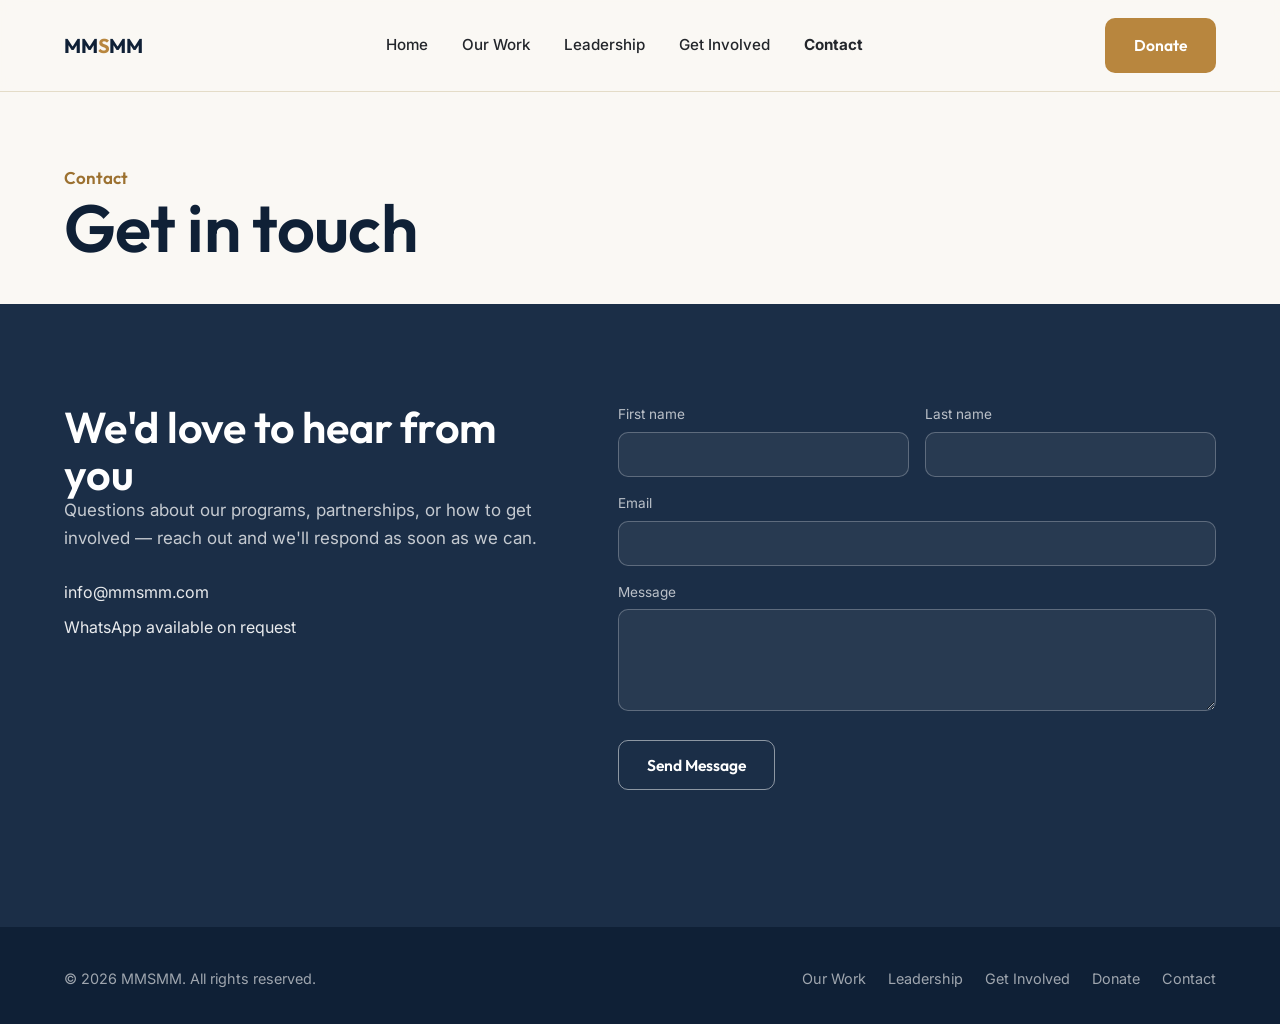
==== contact.html @ 06b8f3ea "Initial site build" ====
<!DOCTYPE html>
<html lang="en">
<head>
<meta charset="UTF-8">
<meta name="viewport" content="width=device-width, initial-scale=1">
<title>Contact — MMSMM</title>
<meta name="description" content="Get in touch with MMSMM about our programs, partnerships, or how to get involved.">
<link rel="preconnect" href="https://fonts.googleapis.com">
<link rel="preconnect" href="https://fonts.gstatic.com" crossorigin>
<link href="https://fonts.googleapis.com/css2?family=Outfit:wght@500;600;700&family=Inter:wght@400;500;600&display=swap" rel="stylesheet">
<link rel="stylesheet" href="styles.css">
</head>
<body>

<header class="site-header">
  <div class="header-inner">
    <a href="index.html" class="logo">MM<span>S</span>MM</a>
    <nav class="main-nav">
      <a class="nav-link" href="index.html">Home</a>
      <a class="nav-link" href="our-work.html">Our Work</a>
      <a class="nav-link" href="leadership.html">Leadership</a>
      <a class="nav-link" href="get-involved.html">Get Involved</a>
      <a class="nav-link" href="contact.html"><strong>Contact</strong></a>
    </nav>
    <div class="nav-cta">
      <a href="donate.html" class="btn btn-primary">Donate</a>
      <button class="menu-toggle" aria-label="Toggle navigation menu" aria-expanded="false">
        <svg width="24" height="24" viewBox="0 0 24 24" fill="none" stroke="currentColor" stroke-width="2" stroke-linecap="round"><line x1="3" y1="6" x2="21" y2="6"/><line x1="3" y1="12" x2="21" y2="12"/><line x1="3" y1="18" x2="21" y2="18"/></svg>
      </button>
    </div>
  </div>
</header>

<section class="page-hero wrap" style="padding: 72px 0 0; margin-bottom: 40px;">
  <span class="kicker" style="font-family: var(--font-display); font-weight:600; color: var(--gold-600);">Contact</span>
  <h1>Get in touch</h1>
</section>

<section class="contact-band" id="contact" style="margin-top: 40px;">
  <div class="contact-inner">
    <div>
      <h2>We'd love to hear from you</h2>
      <p>Questions about our programs, partnerships, or how to get involved — reach out and we'll respond as soon as we can.</p>
      <div class="contact-detail">
        <div>info@mmsmm.com</div>
        <div>WhatsApp available on request</div>
      </div>
    </div>
    <form class="contact-form" data-ajax-form action="https://formspree.io/f/mjyvenea" method="POST">
      <div class="form-row">
        <div>
          <label for="fname">First name</label>
          <input id="fname" name="First Name" type="text" required>
        </div>
        <div>
          <label for="lname">Last name</label>
          <input id="lname" name="Last Name" type="text" required>
        </div>
      </div>
      <div>
        <label for="email">Email</label>
        <input id="email" name="Email" type="email" required>
      </div>
      <div>
        <label for="message">Message</label>
        <textarea id="message" name="Message" rows="4" required></textarea>
      </div>
      <button type="submit" class="btn btn-on-dark">Send Message</button>
      <p class="form-status" role="status" aria-live="polite"></p>
    </form>
  </div>
</section>

<footer class="site-footer">
  <div class="footer-inner">
    <div>© 2026 MMSMM. All rights reserved.</div>
    <div class="footer-links">
      <a href="our-work.html">Our Work</a>
      <a href="leadership.html">Leadership</a>
      <a href="get-involved.html">Get Involved</a>
      <a href="donate.html">Donate</a>
      <a href="contact.html">Contact</a>
    </div>
  </div>
</footer>

<script src="script.js" defer></script>
</body>
</html>
---- styles.css ----
/* ========================================================
   MMSMM — Design Tokens
   ======================================================== */
:root {
  --navy-900: #0F2036;
  --navy-800: #1B2E47;
  --navy-700: #2A4666;
  --ink: #23262B;
  --ink-soft: #565B63;
  --paper: #FAF8F4;
  --paper-dim: #F1EDE4;
  --sand-200: #E4DCC8;
  --gold-500: #B8863E;
  --gold-600: #9C7130;
  --gold-100: #EFE3CB;
  --white: #FFFFFF;

  --font-display: 'Outfit', sans-serif;
  --font-body: 'Inter', sans-serif;

  --max-w: 1180px;
  --edge: clamp(24px, 5vw, 72px);

  --radius-sm: 10px;
  --radius-md: 10px;
  --radius-lg: 10px;
}

* { box-sizing: border-box; }
html { scroll-behavior: smooth; }

body {
  margin: 0;
  background: var(--paper);
  color: var(--ink);
  font-family: var(--font-body);
  font-size: 17px;
  line-height: 1.6;
  -webkit-font-smoothing: antialiased;
  overflow-x: hidden;
}

img { max-width: 100%; display: block; }

a { color: inherit; text-decoration: none; }

.wrap {
  width: min(var(--max-w), calc(100% - 2 * var(--edge)));
  margin: 0 auto;
}

h1, h2, h3, h4 {
  font-family: var(--font-display);
  color: var(--navy-900);
  margin: 0;
  line-height: 1.08;
  font-weight: 600;
}

h1 { font-size: clamp(2.6rem, 5.2vw, 4.4rem); letter-spacing: -0.01em; }
.page-hero h1 { margin-bottom: 20px; }
h2 { font-size: clamp(1.9rem, 3.4vw, 2.7rem); letter-spacing: -0.005em; }
h3 { font-size: 1.35rem; }

p { margin: 0 0 1rem; max-width: 62ch; color: var(--ink-soft); }

.btn {
  display: inline-flex;
  align-items: center;
  gap: 8px;
  padding: 14px 28px;
  border-radius: var(--radius-sm);
  font-family: var(--font-display);
  font-weight: 600;
  font-size: 0.98rem;
  border: 1px solid transparent;
  cursor: pointer;
  transition: background 0.2s ease, color 0.2s ease, border-color 0.2s ease;
}
.btn-primary { background: var(--gold-500); color: var(--white); }
.btn-primary:hover { background: var(--gold-600); }
.btn-ghost { background: transparent; color: var(--navy-900); border-color: var(--navy-900); }
.btn-ghost:hover { background: var(--navy-900); color: var(--white); }
.btn-on-dark { background: transparent; color: var(--white); border-color: rgba(255,255,255,0.5); }
.btn-on-dark:hover { background: var(--white); color: var(--navy-900); border-color: var(--white); }

/* ---------------- Header ---------------- */
header.site-header {
  position: sticky;
  top: 0;
  z-index: 50;
  background: rgba(250, 248, 244, 0.92);
  backdrop-filter: blur(8px);
  border-bottom: 1px solid var(--sand-200);
}
.header-inner {
  display: flex;
  align-items: center;
  justify-content: space-between;
  padding: 18px 0;
  width: min(var(--max-w), calc(100% - 2 * var(--edge)));
  margin: 0 auto;
}
.logo {
  font-family: var(--font-display);
  font-weight: 700;
  font-size: 1.25rem;
  color: var(--navy-900);
  letter-spacing: -0.01em;
}
.logo span { color: var(--gold-500); }
nav.main-nav { display: flex; align-items: center; gap: 34px; }
nav.main-nav a.nav-link {
  font-size: 0.95rem;
  font-weight: 500;
  color: var(--ink);
  position: relative;
}
nav.main-nav a.nav-link:hover { color: var(--navy-900); }
.nav-cta { display: flex; align-items: center; gap: 20px; }
.menu-toggle {
  display: none;
  background: none;
  border: none;
  cursor: pointer;
  padding: 6px;
  color: var(--navy-900);
  align-items: center;
  justify-content: center;
}
.menu-toggle svg { display: block; }

/* ---------------- Hero ---------------- */
.hero {
  display: grid;
  grid-template-columns: 1.05fr 0.95fr;
  align-items: stretch;
  min-height: 60vh;
}
.hero-copy {
  display: flex;
  flex-direction: column;
  justify-content: center;
  padding: 0 var(--edge) 0 calc(var(--edge) + 40px);
  gap: 26px;
  background: var(--paper-dim);
}
.hero-copy .kicker {
  font-family: var(--font-display);
  font-size: 1rem;
  font-weight: 600;
  color: var(--gold-600);
}
.hero-copy p.lede {
  font-size: 1.18rem;
  color: var(--ink-soft);
  max-width: 46ch;
}
.hero-actions { display: flex; gap: 16px; flex-wrap: wrap; margin-top: 6px; }
.hero-media-wrap {
  display: flex;
  justify-content: flex-end;
  align-items: stretch;
}
.hero-media {
  position: relative;
  overflow: hidden;
  background: var(--navy-900);
  height: 100%;
  width: auto;
  aspect-ratio: 1/1;
}
.hero-media img {
  width: 100%;
  height: 100%;
  object-fit: cover;
  filter: grayscale(1) sepia(0.18) saturate(1.3) hue-rotate(178deg) contrast(1.05) brightness(0.85);
  opacity: 0;
  animation: reveal-photo 1.4s ease-out 0.3s forwards;
}
.hero-media::after {
  content: '';
  position: absolute; inset: 0;
  background: linear-gradient(160deg, rgba(15,32,54,0.55), rgba(15,32,54,0.05) 55%);
}
@keyframes reveal-photo {
  0% { opacity: 0; transform: scale(1.04); }
  100% { opacity: 1; transform: scale(1); }
}
@media (prefers-reduced-motion: reduce) {
  .hero-media img { animation: none; opacity: 1; }
}

/* ---------------- Pillars ---------------- */
.pillars {
  padding: 110px var(--edge) 90px;
}
.pillars-inner {
  max-width: var(--max-w);
  margin: 0 auto;
}
.section-head { margin: 0 auto 56px; text-align: center; max-width: none; }
.section-head h2 { max-width: 30ch; margin: 0 auto; }
.pillar-grid {
  display: grid;
  grid-template-columns: repeat(3, 1fr);
  gap: 28px;
}
.pillar {
  background: var(--white);
  border: 1px solid var(--sand-200);
  border-radius: var(--radius-md);
  overflow: hidden;
  display: flex;
  flex-direction: column;
}
.pillar img {
  width: 100%;
  aspect-ratio: 1/1;
  object-fit: cover;
  filter: grayscale(0.35) sepia(0.08) saturate(1.1);
}

.ambassador-media {
  aspect-ratio: 1/1;
  display: flex;
  align-items: center;
  justify-content: center;
  padding: 18px;
}
.ambassador-media img {
  width: 100%;
  height: 100%;
  object-fit: contain;
}
.pillar-body { padding: 30px 32px 34px; }
.pillar-body h3 { margin-bottom: 10px; }
.pillar-tag {
  font-family: var(--font-display);
  font-size: 0.82rem;
  font-weight: 600;
  color: var(--gold-600);
  margin-bottom: 6px;
  display: block;
}

/* ---------------- Stats ---------------- */
.stats-band {
  background: var(--navy-900);
  color: var(--white);
  padding: 88px var(--edge);
}
.stats-inner {
  max-width: var(--max-w);
  margin: 0 auto;
  display: grid;
  grid-template-columns: repeat(4, 1fr);
  gap: 40px;
}
.stats-band h2 { color: var(--white); max-width: 520px; margin: 0 auto 20px; text-align: center; }
.stats-inner > div { text-align: center; }
.stat-num {
  font-family: var(--font-display);
  font-size: clamp(2.6rem, 4.6vw, 3.6rem);
  font-weight: 700;
  color: var(--gold-500);
  line-height: 1;
  margin-bottom: 12px;
}
.stat-label { color: rgba(255,255,255,0.78); font-size: 0.98rem; max-width: 20ch; margin: 0 auto; }
.stat-key {
  display: block;
  font-family: var(--font-display);
  font-weight: 700;
  font-size: 1.15rem;
  color: #FFFFFF;
  margin-bottom: 2px;
}

/* ---------------- Journey feature ---------------- */
.journey-outer {
  padding: 110px var(--edge);
}
.journey {
  display: grid;
  grid-template-columns: 0.9fr 1.1fr;
  align-items: center;
  max-width: var(--max-w);
  margin: 0 auto;
  gap: 56px;
}
.journey img {
  width: 100%;
  aspect-ratio: 1/1;
  object-fit: cover;
  border-radius: var(--radius-lg);
}
.journey-copy .pillar-tag { margin-bottom: 14px; }

/* ---------------- Ambassador / Get Involved ---------------- */
.ambassador {
  background: var(--paper-dim);
  padding: 60px var(--edge);
}
.ambassador-inner {
  max-width: var(--max-w);
  margin: 0 auto;
  display: grid;
  grid-template-columns: 1fr 1fr;
  gap: 64px;
  align-items: center;
}
.ambassador ul { padding: 0; margin: 24px 0 30px; list-style: none; }
.ambassador li {
  padding: 14px 0;
  border-bottom: 1px solid var(--sand-200);
  color: var(--ink);
  font-size: 1.02rem;
}
.ambassador li:first-child { padding-top: 0; }

/* ---------------- Partners ---------------- */
.partners-outer {
  padding: 80px var(--edge) 100px;
}
.partners {
  max-width: var(--max-w);
  margin: 0 auto;
  text-align: left;
}
.partners h3 { color: var(--ink-soft); font-size: 0.95rem; font-weight: 500; margin-bottom: 34px; font-family: var(--font-body); }
.partner-row {
  display: flex;
  align-items: center;
  justify-content: space-between;
  gap: 20px;
  flex-wrap: wrap;
}
.partner-row img {
  max-height: 128px;
  width: auto;
}
@media (max-width: 980px) {
  .partner-row { justify-content: center; }
}

/* ---------------- Contact ---------------- */
.contact-band {
  background: var(--navy-800);
  color: var(--white);
  padding: 100px var(--edge);
}
.contact-inner {
  max-width: var(--max-w);
  margin: 0 auto;
  display: grid;
  grid-template-columns: 0.9fr 1.1fr;
  gap: 64px;
}
.contact-band h2 { color: var(--white); }
.contact-band p { color: rgba(255,255,255,0.75); }
.contact-detail { margin-top: 28px; font-size: 1rem; }
.contact-detail div { margin-bottom: 10px; color: rgba(255,255,255,0.9); }

form.contact-form { display: grid; gap: 16px; }
.form-row { display: grid; grid-template-columns: 1fr 1fr; gap: 16px; }
.contact-form label {
  font-size: 0.85rem;
  color: rgba(255,255,255,0.7);
  display: block;
  margin-bottom: 6px;
}
.contact-form input,
.contact-form textarea {
  width: 100%;
  background: rgba(255,255,255,0.06);
  border: 1px solid rgba(255,255,255,0.25);
  border-radius: var(--radius-sm);
  padding: 12px 14px;
  color: var(--white);
  font-family: var(--font-body);
  font-size: 0.98rem;
}
.contact-form input:focus,
.contact-form textarea:focus {
  outline: 2px solid var(--gold-500);
  outline-offset: 1px;
  border-color: transparent;
}
.contact-form button { margin-top: 4px; width: fit-content; }
.form-status {
  margin: 4px 0 0;
  font-size: 0.92rem;
  min-height: 1.2em;
}
.form-status.success { color: #8FD19E; }
.form-status.error { color: #E8A0A0; }
.contact-form button[disabled] { opacity: 0.6; cursor: not-allowed; }

/* ---------------- Footer ---------------- */
footer.site-footer {
  background: var(--navy-900);
  color: rgba(255,255,255,0.6);
  padding: 40px var(--edge) 34px;
  font-size: 0.9rem;
}
.footer-inner {
  max-width: var(--max-w);
  margin: 0 auto;
  display: flex;
  justify-content: space-between;
  align-items: center;
  flex-wrap: wrap;
  gap: 16px;
}
.footer-links { display: flex; gap: 22px; flex-wrap: wrap; }

/* ---------------- Focus visibility ---------------- */
a:focus-visible, button:focus-visible, input:focus-visible, textarea:focus-visible {
  outline: 2px solid var(--gold-500);
  outline-offset: 2px;
}

/* ---------------- Responsive ---------------- */
@media (max-width: 980px) {
  nav.main-nav {
    display: none;
    position: absolute;
    top: 100%;
    left: 0;
    right: 0;
    background: var(--paper);
    border-bottom: 1px solid var(--sand-200);
    flex-direction: column;
    align-items: flex-start;
    padding: 12px var(--edge) 24px;
    gap: 4px;
    box-shadow: 0 12px 24px rgba(15,32,54,0.08);
  }
  nav.main-nav.nav-open { display: flex; }
  nav.main-nav a.nav-link { padding: 12px 0; width: 100%; border-bottom: 1px solid var(--paper-dim); }
  .menu-toggle { display: flex; }
  .hero { grid-template-columns: 1fr; min-height: auto; }
  .hero-media-wrap { justify-content: center; }
  .hero-media { height: 40vh; }
  .pillar-grid { grid-template-columns: 1fr; }
  .stats-inner { grid-template-columns: 1fr 1fr; }
  .journey { grid-template-columns: 1fr; }
  .ambassador-inner { grid-template-columns: 1fr; }
  .contact-inner { grid-template-columns: 1fr; }
  .form-row { grid-template-columns: 1fr; }
}
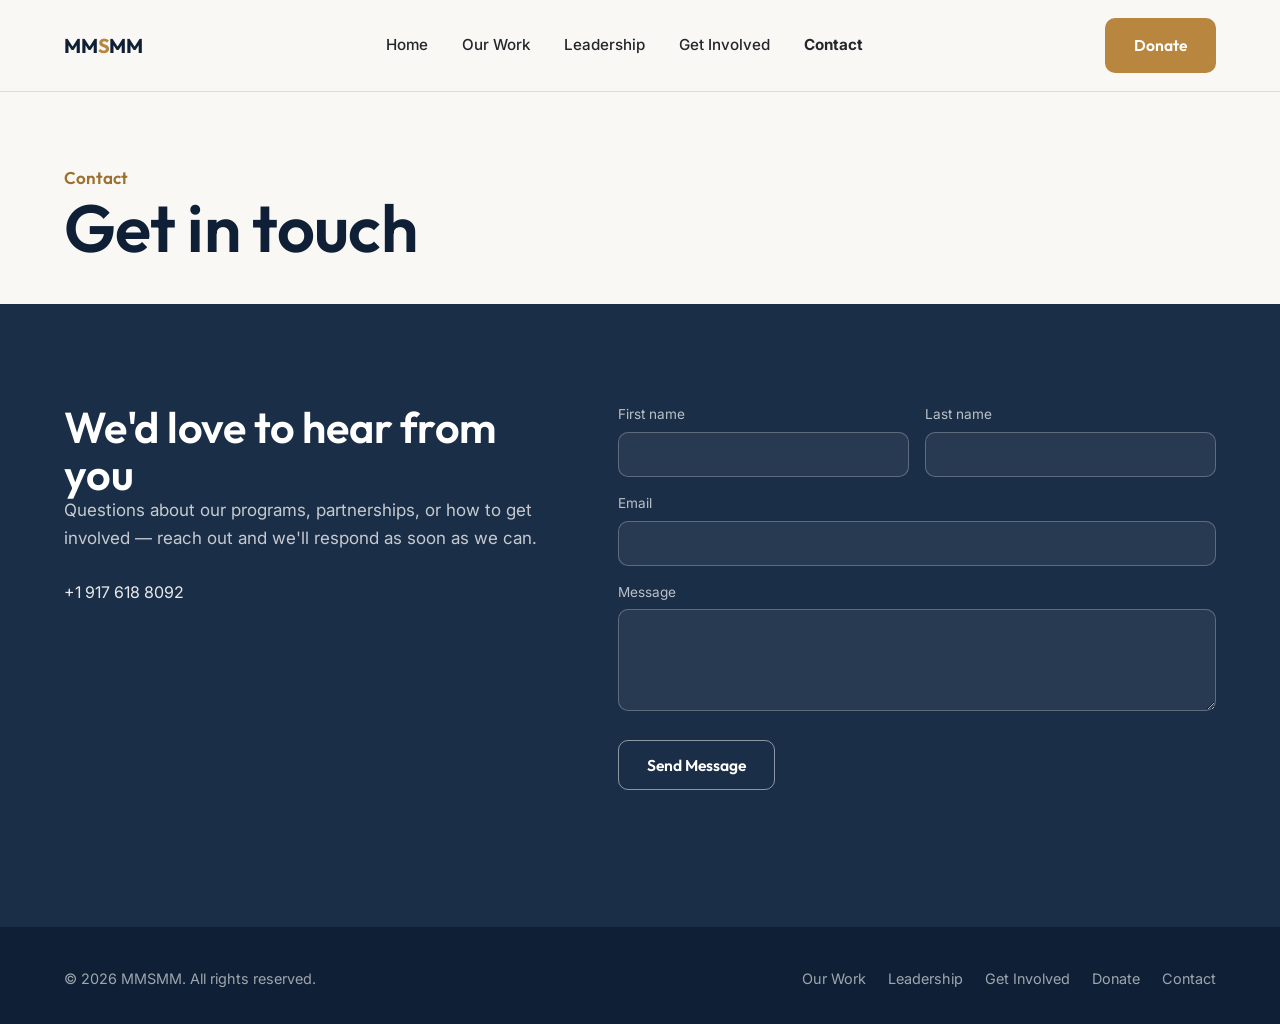
==== commit 66ddfe88: "contact info update" ====
--- a/contact.html
+++ b/contact.html
@@ -8,7 +8,14 @@
 <link rel="preconnect" href="https://fonts.googleapis.com">
 <link rel="preconnect" href="https://fonts.gstatic.com" crossorigin>
 <link href="https://fonts.googleapis.com/css2?family=Outfit:wght@500;600;700&family=Inter:wght@400;500;600&display=swap" rel="stylesheet">
+<link rel="icon" type="image/svg+xml" href="assets/favicon.svg">
 <link rel="stylesheet" href="styles.css">
+<style>
+  .page-hero.contact-hero { padding: 72px 0 0; margin-bottom: 40px; }
+  @media (max-width: 980px) {
+    .page-hero.contact-hero { margin-bottom: 20px; }
+  }
+</style>
 </head>
 <body>
 
@@ -23,7 +30,7 @@
       <a class="nav-link" href="contact.html"><strong>Contact</strong></a>
     </nav>
     <div class="nav-cta">
-      <a href="donate.html" class="btn btn-primary">Donate</a>
+      <a href="https://abcharity.org/mmsmm" target="_blank" rel="noopener noreferrer" class="btn btn-primary">Donate</a>
       <button class="menu-toggle" aria-label="Toggle navigation menu" aria-expanded="false">
         <svg width="24" height="24" viewBox="0 0 24 24" fill="none" stroke="currentColor" stroke-width="2" stroke-linecap="round"><line x1="3" y1="6" x2="21" y2="6"/><line x1="3" y1="12" x2="21" y2="12"/><line x1="3" y1="18" x2="21" y2="18"/></svg>
       </button>
@@ -31,7 +38,7 @@
   </div>
 </header>
 
-<section class="page-hero wrap" style="padding: 72px 0 0; margin-bottom: 40px;">
+<section class="page-hero wrap contact-hero">
   <span class="kicker" style="font-family: var(--font-display); font-weight:600; color: var(--gold-600);">Contact</span>
   <h1>Get in touch</h1>
 </section>
@@ -42,8 +49,7 @@
       <h2>We'd love to hear from you</h2>
       <p>Questions about our programs, partnerships, or how to get involved — reach out and we'll respond as soon as we can.</p>
       <div class="contact-detail">
-        <div>info@mmsmm.com</div>
-        <div>WhatsApp available on request</div>
+        <div><a href="tel:19176188092">+1 917 618 8092</a></div>
       </div>
     </div>
     <form class="contact-form" data-ajax-form action="https://formspree.io/f/mjyvenea" method="POST">
@@ -78,7 +84,7 @@
       <a href="our-work.html">Our Work</a>
       <a href="leadership.html">Leadership</a>
       <a href="get-involved.html">Get Involved</a>
-      <a href="donate.html">Donate</a>
+      <a href="https://abcharity.org/mmsmm" target="_blank" rel="noopener noreferrer">Donate</a>
       <a href="contact.html">Contact</a>
     </div>
   </div>
--- a/styles.css
+++ b/styles.css
@@ -136,6 +136,7 @@
   grid-template-columns: 1.05fr 0.95fr;
   align-items: stretch;
   min-height: 60vh;
+  gap: 0;
 }
 .hero-copy {
   display: flex;
@@ -440,13 +441,28 @@
   nav.main-nav.nav-open { display: flex; }
   nav.main-nav a.nav-link { padding: 12px 0; width: 100%; border-bottom: 1px solid var(--paper-dim); }
   .menu-toggle { display: flex; }
-  .hero { grid-template-columns: 1fr; min-height: auto; }
-  .hero-media-wrap { justify-content: center; }
-  .hero-media { height: 40vh; }
+
+  .hero { grid-template-columns: 1fr; min-height: auto; gap: 32px; }
+  .hero-copy { padding-top: 40px; }
+  .hero-actions { padding-bottom: 24px; }
+  .hero-media-wrap { justify-content: center; padding: 0 var(--edge) 40px; }
+  .hero-media { height: auto; width: 100%; aspect-ratio: 1/1; border-radius: var(--radius-lg); }
+
+  .pillars { padding: 60px var(--edge) 50px; }
   .pillar-grid { grid-template-columns: 1fr; }
+
+  .stats-band { padding: 56px var(--edge); }
   .stats-inner { grid-template-columns: 1fr 1fr; }
-  .journey { grid-template-columns: 1fr; }
-  .ambassador-inner { grid-template-columns: 1fr; }
-  .contact-inner { grid-template-columns: 1fr; }
+
+  .journey-outer { padding: 60px var(--edge); }
+  .journey { grid-template-columns: 1fr; gap: 32px; }
+
+  .ambassador { padding: 44px var(--edge); }
+  .ambassador-inner { grid-template-columns: 1fr; gap: 32px; }
+
+  .partners-outer { padding: 50px var(--edge) 60px; }
+
+  .contact-band { padding: 56px var(--edge); }
+  .contact-inner { grid-template-columns: 1fr; gap: 32px; }
   .form-row { grid-template-columns: 1fr; }
 }
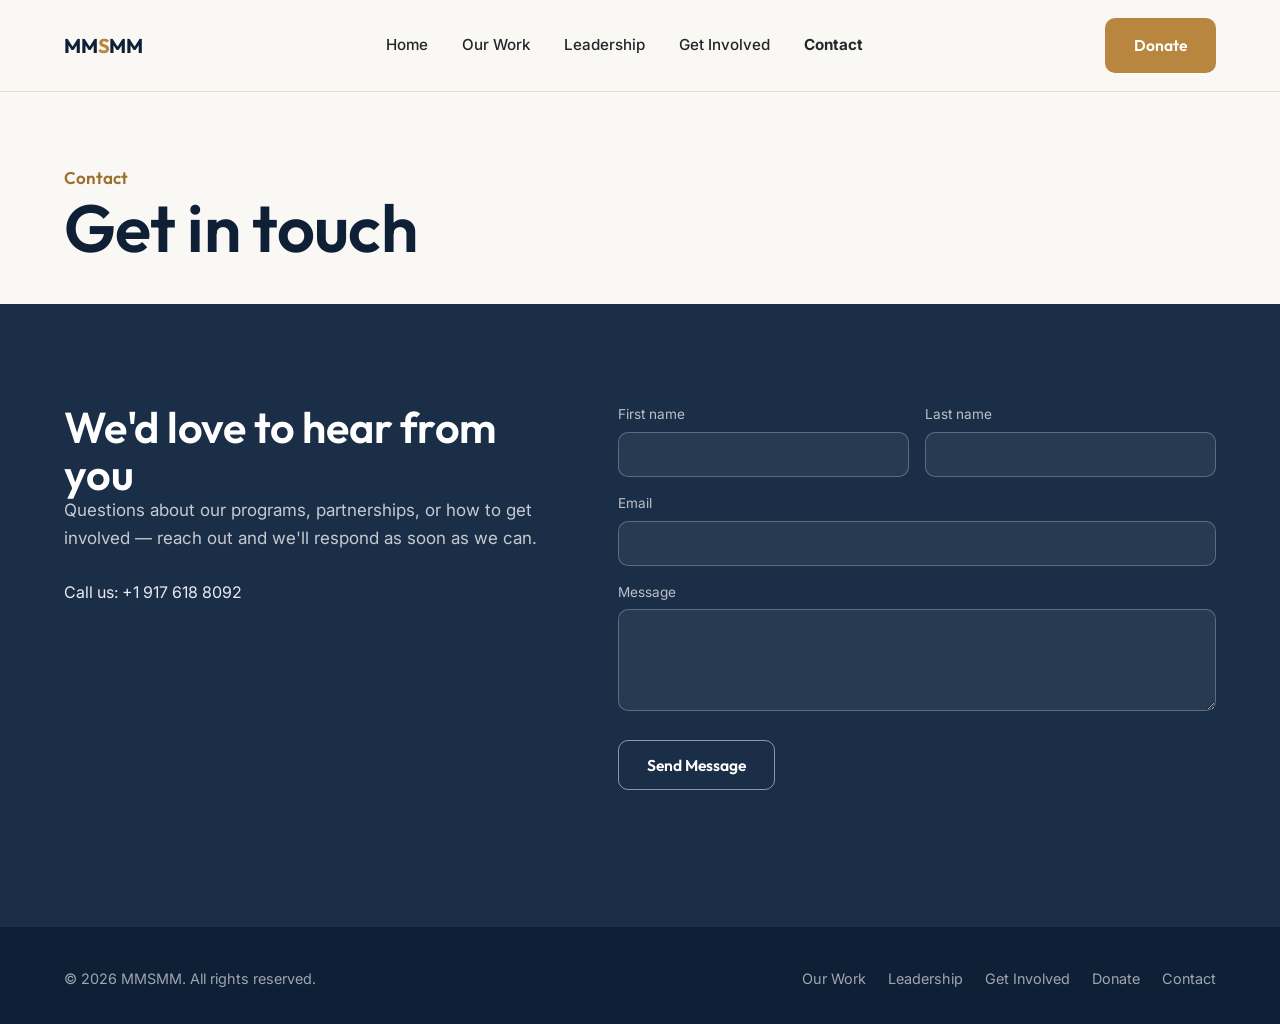
==== commit cd89229a: "added call to:" ====
--- a/contact.html
+++ b/contact.html
@@ -49,7 +49,7 @@
       <h2>We'd love to hear from you</h2>
       <p>Questions about our programs, partnerships, or how to get involved — reach out and we'll respond as soon as we can.</p>
       <div class="contact-detail">
-        <div><a href="tel:19176188092">+1 917 618 8092</a></div>
+        <div>Call us: <a href="tel:19176188092">+1 917 618 8092</a></div>
       </div>
     </div>
     <form class="contact-form" data-ajax-form action="https://formspree.io/f/mjyvenea" method="POST">
